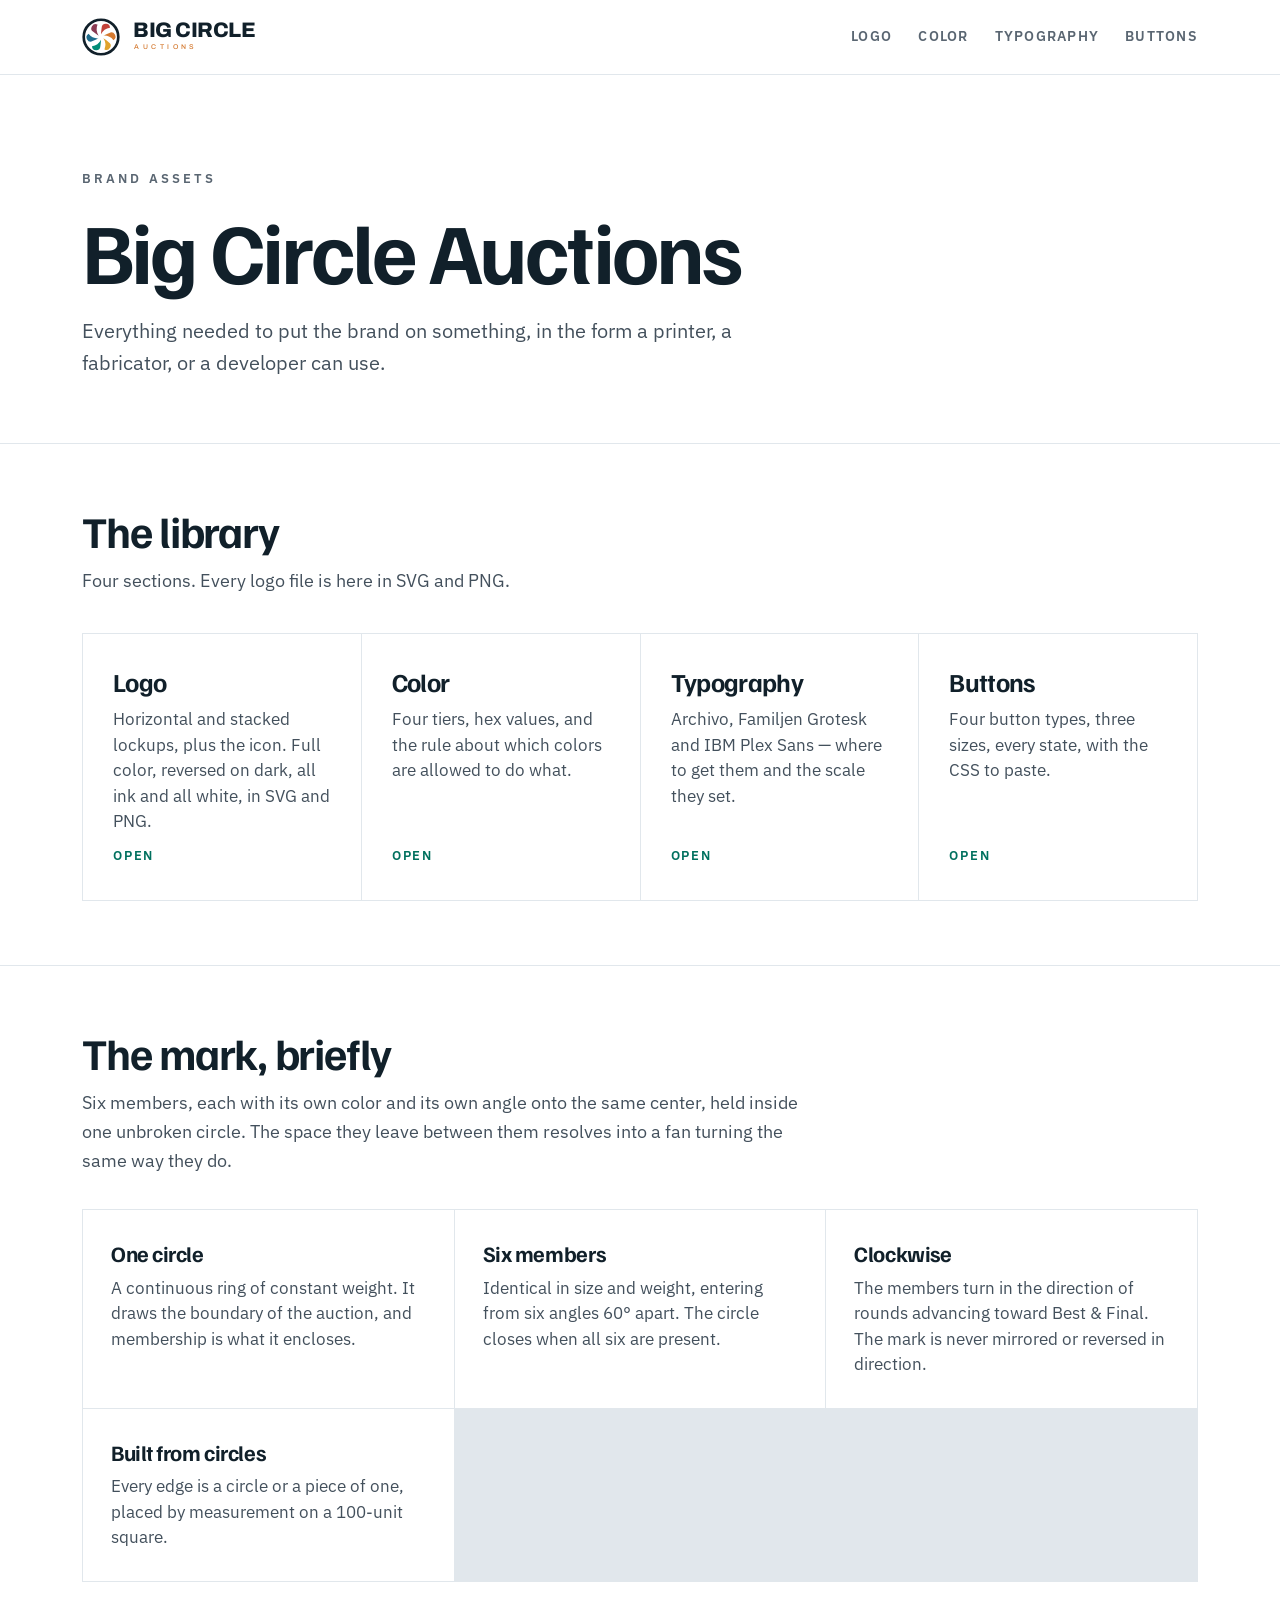
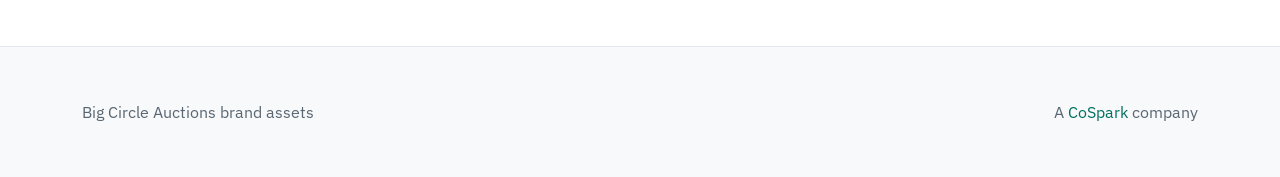
==== index.html @ 891c1065 "Big Circle Auctions brand asset library Hub, logo, color, typography, and button pages, plus the ful" ====
<!DOCTYPE html>
<html lang="en">
<head>
<meta charset="utf-8">
<meta name="viewport" content="width=device-width, initial-scale=1.0">
<title>Big Circle Auctions — Brand Assets</title>
<meta name="description" content="Big Circle Auctions brand assets — logo, color, usage, typography and buttons, ready to download.">
<link rel="icon" href="assets/logo/favicon.svg" type="image/svg+xml">
<link rel="preconnect" href="https://fonts.googleapis.com">
<link rel="preconnect" href="https://fonts.gstatic.com" crossorigin>
<link rel="stylesheet" href="https://fonts.googleapis.com/css2?family=Archivo:wght@400;500;600;700;800&family=Familjen+Grotesk:wght@400;500;600;700&family=IBM+Plex+Sans:wght@400;500;600&display=swap">
<link rel="stylesheet" href="style.css">
</head>
<body>
<header class="mast"><div class="wrap">
  <a class="home" href="index.html"><svg class="tile" viewBox="0 0 100 100" aria-hidden="true"><circle cx="50" cy="50" r="45.5" fill="none" stroke="#11202A" stroke-width="7"/><path fill="#C24138" d="M50 42.8A216.07 216.07 0 0 1 51.69 25.53A11 11 0 0 1 73.67 25.83A31.02 31.02 0 0 0 50 42.8Z"/><path fill="#D4792F" d="M56.24 46.4A216.07 216.07 0 0 1 72.04 39.23A11 11 0 0 1 82.76 58.42A31.02 31.02 0 0 0 56.24 46.4Z"/><path fill="#E0A32B" d="M56.24 53.6A216.07 216.07 0 0 1 70.35 63.7A11 11 0 0 1 59.09 82.58A31.02 31.02 0 0 0 56.24 53.6Z"/><path fill="#008C76" d="M50 57.2A216.07 216.07 0 0 1 48.31 74.47A11 11 0 0 1 26.33 74.17A31.02 31.02 0 0 0 50 57.2Z"/><path fill="#1F6C8C" d="M43.76 53.6A216.07 216.07 0 0 1 27.96 60.77A11 11 0 0 1 17.24 41.58A31.02 31.02 0 0 0 43.76 53.6Z"/><path fill="#8A3A52" d="M43.76 46.4A216.07 216.07 0 0 1 29.65 36.3A11 11 0 0 1 40.91 17.42A31.02 31.02 0 0 0 43.76 46.4Z"/></svg><span class="nm"><b>BIG CIRCLE</b><i>AUCTIONS</i></span></a>
  <nav>
    <a href="logo/index.html">Logo</a>
    <a href="color/index.html">Color</a>
    <a href="typography/index.html">Typography</a>
    <a href="buttons/index.html">Buttons</a>
  </nav>
</div></header>

<div class="hero"><div class="wrap">
  <span class="eyebrow">Brand assets</span>
  <h1>Big Circle Auctions</h1>
  <p class="lede">Everything needed to put the brand on something, in the form a printer, a fabricator, or a developer can use.</p>
</div></div>
<section><div class="wrap">
  <h2>The library</h2>
  <p class="sub">Four sections. Every logo file is here in SVG and PNG.</p>
  <div class="cards">
  <a class="card" href="logo/index.html"><span class="k">Logo</span><p>Horizontal and stacked lockups, plus the icon. Full color, reversed on dark, all ink and all white, in SVG and PNG.</p><span class="go">Open</span></a>
  <a class="card" href="color/index.html"><span class="k">Color</span><p>Four tiers, hex values, and the rule about which colors are allowed to do what.</p><span class="go">Open</span></a>
  <a class="card" href="typography/index.html"><span class="k">Typography</span><p>Archivo, Familjen Grotesk and IBM Plex Sans — where to get them and the scale they set.</p><span class="go">Open</span></a>
  <a class="card" href="buttons/index.html"><span class="k">Buttons</span><p>Four button types, three sizes, every state, with the CSS to paste.</p><span class="go">Open</span></a>
  </div>
</div></section>
<section><div class="wrap">
  <h2>The mark, briefly</h2>
  <p class="sub">Six members, each with its own color and its own angle onto the same center, held inside one unbroken circle. The space they leave between them resolves into a fan turning the same way they do.</p>
  <div class="rules">
    <div><h4>One circle</h4><p>A continuous ring of constant weight. It draws the boundary of the auction, and membership is what it encloses.</p></div>
    <div><h4>Six members</h4><p>Identical in size and weight, entering from six angles 60&deg; apart. The circle closes when all six are present.</p></div>
    <div><h4>Clockwise</h4><p>The members turn in the direction of rounds advancing toward Best &amp; Final. The mark is never mirrored or reversed in direction.</p></div>
    <div><h4>Built from circles</h4><p>Every edge is a circle or a piece of one, placed by measurement on a 100-unit square.</p></div>
  </div>
</div></section>

<footer><div class="wrap">
  <span>Big Circle Auctions brand assets</span>
  <span>A <a href="https://cospark.us">CoSpark</a> company</span>
</div></footer>
</body>
</html>
---- style.css ----
/* Big Circle Auctions — brand asset library */
:root{
  --ink:#11202A;
  --cinnabar:#C24138; --copper:#D4792F; --brass:#E0A32B;
  --patina:#008C76; --oxide:#1F6C8C; --mulberry:#8A3A52;
  --patina-deep:#00705E; --patina-dark:#005A4B; --patina-tint:#E8F3F0;
  --paper:#FFFFFF; --panel:#F7F9FA; --hairline:#E1E7EC;
  --slate-700:#43505C; --slate-600:#5A6672; --slate-500:#697B8C;
  --slate-300:#C3CDD6; --slate-100:#EDF2F7;
  --display:'Familjen Grotesk',system-ui,sans-serif;
  --sans:'IBM Plex Sans',system-ui,sans-serif;
  --mark:'Archivo',system-ui,sans-serif;
}
*{box-sizing:border-box}
html{-webkit-text-size-adjust:100%}
body{margin:0;background:var(--paper);color:var(--ink);font-family:var(--sans);font-weight:400;font-size:17px;line-height:1.65;-webkit-font-smoothing:antialiased}
a{color:var(--patina-deep);text-decoration:none}
a:hover{color:var(--patina-dark)}
img{display:block;max-width:100%}
.wrap{max-width:1180px;margin:0 auto;padding:0 32px}

/* masthead */
.mast{border-bottom:1px solid var(--hairline);background:var(--paper);position:sticky;top:0;z-index:10}
.mast .wrap{display:flex;align-items:center;justify-content:space-between;gap:24px;padding-top:18px;padding-bottom:18px}
.mast a.home{display:flex;align-items:center;gap:13px;color:var(--ink)}
.mast .tile{width:38px;height:38px;flex:none}
.mast .nm{display:flex;flex-direction:column;gap:2px}
.mast .nm b{font-family:var(--mark);font-size:21px;font-weight:800;letter-spacing:-.022em;line-height:.84}
.mast .nm i{font-family:var(--mark);font-size:6.86px;font-weight:500;font-style:normal;letter-spacing:.5em;margin-left:.206em;color:var(--copper)}
.mast nav{display:flex;flex-wrap:wrap;gap:26px;font-size:14px;font-weight:600;letter-spacing:.09em;text-transform:uppercase}
.mast nav a{color:var(--slate-600)}
.mast nav a:hover{color:var(--ink)}
.mast nav a[aria-current]{color:var(--patina-deep)}

/* hero */
.hero{padding:88px 0 64px;border-bottom:1px solid var(--hairline)}
.eyebrow{font-size:13px;font-weight:600;letter-spacing:.24em;text-transform:uppercase;color:var(--slate-600)}
h1{font-family:var(--display);font-weight:700;font-size:clamp(44px,7vw,86px);line-height:1;letter-spacing:-.032em;margin:16px 0 0;text-wrap:pretty}
.lede{font-size:20px;line-height:1.6;max-width:62ch;margin:22px 0 0;color:var(--slate-700);text-wrap:pretty}

/* section */
section{padding:64px 0;border-bottom:1px solid var(--hairline)}
section:last-of-type{border-bottom:0}
h2{font-family:var(--display);font-weight:700;font-size:clamp(30px,3.6vw,44px);line-height:1.06;letter-spacing:-.028em;margin:0}
h3{font-family:var(--display);font-weight:600;font-size:25px;line-height:1.2;letter-spacing:-.02em;margin:0}
.sub{font-size:18px;line-height:1.6;color:var(--slate-700);max-width:66ch;margin:12px 0 0;text-wrap:pretty}

/* index cards */
.cards{display:grid;grid-template-columns:repeat(auto-fill,minmax(272px,1fr));gap:1px;background:var(--hairline);border:1px solid var(--hairline);margin-top:38px}
.card{background:var(--paper);padding:34px 30px;display:flex;flex-direction:column;gap:10px;min-height:200px;transition:background .12s}
.card:hover{background:var(--panel)}
.card .k{font-family:var(--display);font-size:26px;font-weight:700;letter-spacing:-.025em;line-height:1.1;color:var(--ink)}
.card p{margin:0;font-size:16.5px;color:var(--slate-700);line-height:1.55}
.card .go{margin-top:auto;font-size:13px;font-weight:600;letter-spacing:.14em;text-transform:uppercase;color:var(--patina-deep)}
.card.soon .k,.card.soon p,.card.soon .go{color:var(--slate-500)}

/* asset rows */
.assets{display:grid;grid-template-columns:repeat(4,minmax(0,1fr));gap:26px;margin-top:34px}
@media (max-width:1080px){.assets{grid-template-columns:repeat(2,minmax(0,1fr))}}
@media (max-width:520px){.assets{grid-template-columns:1fr}}
/* the horizontal lockup is 3.7:1 — give its row a wider box and less padding */
.assets.wide{grid-template-columns:repeat(2,minmax(0,1fr))}
@media (max-width:720px){.assets.wide{grid-template-columns:1fr}}
.assets.wide .stage{aspect-ratio:16/7;padding:20px 26px}
.asset figure{margin:0}
.asset .stage{border:1px solid var(--hairline);aspect-ratio:4/3;overflow:hidden;display:flex;align-items:center;justify-content:center;padding:26px;background:var(--paper)}
.asset .stage img{width:100%;height:100%;object-fit:contain}
.asset .stage.on-ink{background:var(--ink);border-color:var(--ink)}
.asset .stage.on-panel{background:var(--panel)}
.asset .cap{display:flex;align-items:baseline;justify-content:space-between;gap:14px;margin-top:13px}
.asset .cap b{font-weight:600;font-size:16.5px}
.asset .dl{display:flex;gap:8px;font-size:12.5px;font-weight:600;letter-spacing:.1em;text-transform:uppercase}
.dl,.asset .dl{display:flex;flex-wrap:wrap;gap:8px;font-size:12.5px;font-weight:600;letter-spacing:.1em;text-transform:uppercase}
.dl a,.asset .dl a{border:1px solid var(--slate-300);border-radius:3px;padding:8px 14px;color:var(--slate-700);background:var(--paper);line-height:1;transition:background .12s,border-color .12s,color .12s}
.dl a:hover,.asset .dl a:hover{background:var(--patina-deep);border-color:var(--patina-deep);color:#fff}

/* hex copy button */
.hexbtn{font:inherit;font-variant-numeric:tabular-nums;background:none;border:0;padding:0;color:var(--ink);cursor:pointer;letter-spacing:.02em}
.hexbtn:hover{color:var(--patina-deep)}
.hexbtn.copied::after{content:' copied';font-size:11.5px;letter-spacing:.14em;text-transform:uppercase;color:var(--patina-deep)}

/* rules list */
.rules{display:grid;grid-template-columns:repeat(auto-fill,minmax(300px,1fr));gap:1px;background:var(--hairline);border:1px solid var(--hairline);margin-top:34px}
.rules div{background:var(--paper);padding:30px 28px}
.rules h4{font-family:var(--display);font-size:22px;font-weight:700;letter-spacing:-.02em;margin:0 0 9px;line-height:1.2;color:var(--ink)}
.rules p{margin:0;font-size:16.5px;color:var(--slate-700);line-height:1.55}



/* type specimens */
.spec{border:1px solid var(--hairline);padding:40px 36px;margin-top:34px}
.spec .glyphs{font-family:var(--display);font-size:35px;font-weight:700;letter-spacing:-.02em;line-height:1.3;color:var(--ink)}
.spec .glyphs.sans{font-family:var(--sans);font-size:29px;font-weight:400;letter-spacing:0}
.scale{margin-top:34px}
.scale .row{display:grid;grid-template-columns:1fr 200px;gap:26px;align-items:baseline;padding:20px 0;border-bottom:1px solid var(--hairline)}
.scale .row:last-child{border-bottom:0}
.scale .meta{font-size:14.5px;color:var(--slate-600);line-height:1.5}
code,pre{font-family:ui-monospace,Menlo,monospace;font-size:14.5px}
pre{background:var(--panel);border:1px solid var(--hairline);padding:22px 24px;overflow-x:auto;margin:18px 0 0;line-height:1.6;color:var(--slate-700)}
.note{background:var(--patina-tint);border-left:4px solid var(--patina-deep);padding:24px 28px;margin-top:34px;font-size:17.5px;line-height:1.6;color:var(--ink);max-width:78ch}
.note b{font-weight:600}

/* buttons */
.btnrow{display:flex;flex-wrap:wrap;align-items:center;gap:14px;margin-top:30px}
.btn{display:inline-flex;align-items:center;justify-content:center;gap:9px;height:48px;padding:0 24px;border-radius:3px;font-family:var(--sans);font-size:16px;font-weight:600;line-height:1;border:1.5px solid transparent;cursor:pointer;transition:background .12s,border-color .12s,color .12s;text-decoration:none}
.btn-primary{background:var(--patina-deep);color:#fff}
.btn-primary:hover{background:var(--patina-dark);color:#fff}
.btn-secondary{background:var(--paper);color:var(--ink);border-color:var(--slate-300)}
.btn-secondary:hover{border-color:var(--ink);color:var(--ink)}
.btn-tertiary{background:none;color:var(--patina-deep);padding:0 4px;height:auto}
.btn-tertiary:hover{color:var(--patina-dark);text-decoration:underline;text-underline-offset:3px}
.btn-danger{background:var(--cinnabar);color:#fff}
.btn-danger:hover{background:#9E3129;color:#fff}
.btn-sm{height:38px;padding:0 17px;font-size:14.5px}
.btn-lg{height:56px;padding:0 30px;font-size:17.5px}
.btn:disabled,.btn[aria-disabled=true]{background:var(--slate-100);color:var(--slate-500);border-color:transparent;cursor:not-allowed}
.btn:focus-visible{outline:3px solid var(--patina);outline-offset:2px}
.onink{background:var(--ink);padding:36px 32px;margin-top:24px}
.onink .btn-secondary{background:transparent;color:#fff;border-color:rgba(255,255,255,.4)}
.onink .btn-secondary:hover{border-color:#fff;color:#fff}

footer{background:var(--panel);padding:52px 0;font-size:16px;color:var(--slate-600);border-top:1px solid var(--hairline)}
footer .wrap{display:flex;flex-wrap:wrap;gap:18px;justify-content:space-between}
@media (max-width:720px){
  .mast .wrap{flex-direction:column;align-items:flex-start;gap:16px}
  .scale .row{grid-template-columns:1fr}
}

/* swatch blocks */
.swatches{display:grid;grid-template-columns:repeat(3,minmax(0,1fr));gap:20px;margin-top:34px}
@media (max-width:700px){.swatches{grid-template-columns:1fr}}
.sw{display:flex;flex-direction:column;gap:12px;min-width:0}
.sw .block{height:132px;border:1px solid rgba(17,32,42,.1);border-radius:2px}
.sw .n{font-family:var(--display);font-size:19px;font-weight:700;letter-spacing:-.02em;line-height:1.1;color:var(--ink)}
.sw .h{margin-top:3px}
.sw .r{margin-top:7px;font-size:14.5px;line-height:1.45;color:var(--slate-600)}
.swatches.six{grid-template-columns:repeat(6,minmax(0,1fr))}
@media (max-width:1080px){.swatches.six{grid-template-columns:repeat(3,minmax(0,1fr))}}
@media (max-width:560px){.swatches.six{grid-template-columns:repeat(2,minmax(0,1fr))}}
.swatches.six .block{height:112px}
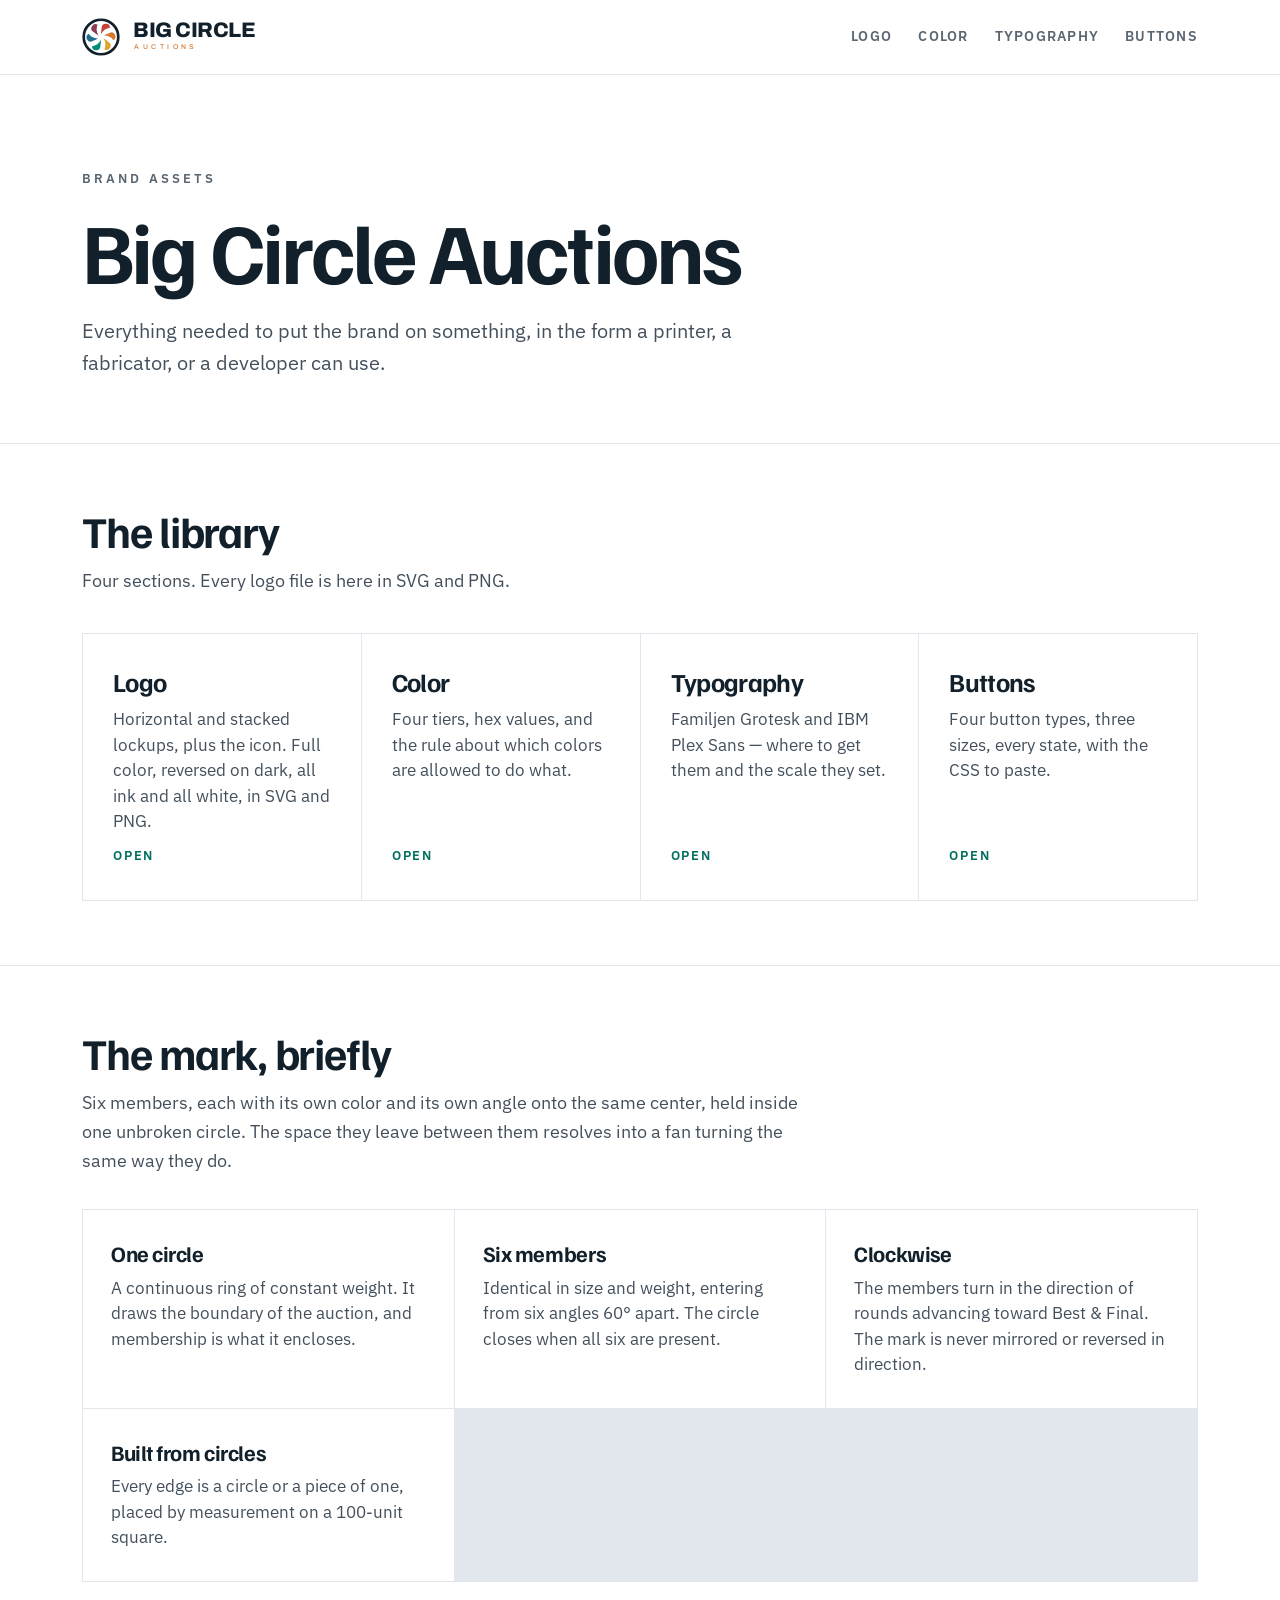
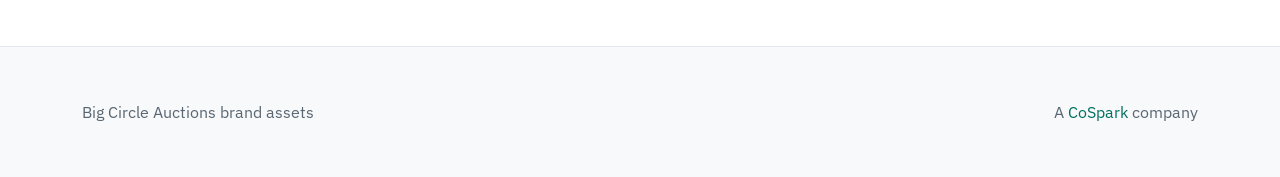
==== commit 54059454: "Remove Archivo from public-facing copy Archivo is wordmark artwork, not part of the published type s" ====
--- a/index.html
+++ b/index.html
@@ -33,7 +33,7 @@
   <div class="cards">
   <a class="card" href="logo/index.html"><span class="k">Logo</span><p>Horizontal and stacked lockups, plus the icon. Full color, reversed on dark, all ink and all white, in SVG and PNG.</p><span class="go">Open</span></a>
   <a class="card" href="color/index.html"><span class="k">Color</span><p>Four tiers, hex values, and the rule about which colors are allowed to do what.</p><span class="go">Open</span></a>
-  <a class="card" href="typography/index.html"><span class="k">Typography</span><p>Archivo, Familjen Grotesk and IBM Plex Sans — where to get them and the scale they set.</p><span class="go">Open</span></a>
+  <a class="card" href="typography/index.html"><span class="k">Typography</span><p>Familjen Grotesk and IBM Plex Sans — where to get them and the scale they set.</p><span class="go">Open</span></a>
   <a class="card" href="buttons/index.html"><span class="k">Buttons</span><p>Four button types, three sizes, every state, with the CSS to paste.</p><span class="go">Open</span></a>
   </div>
 </div></section>
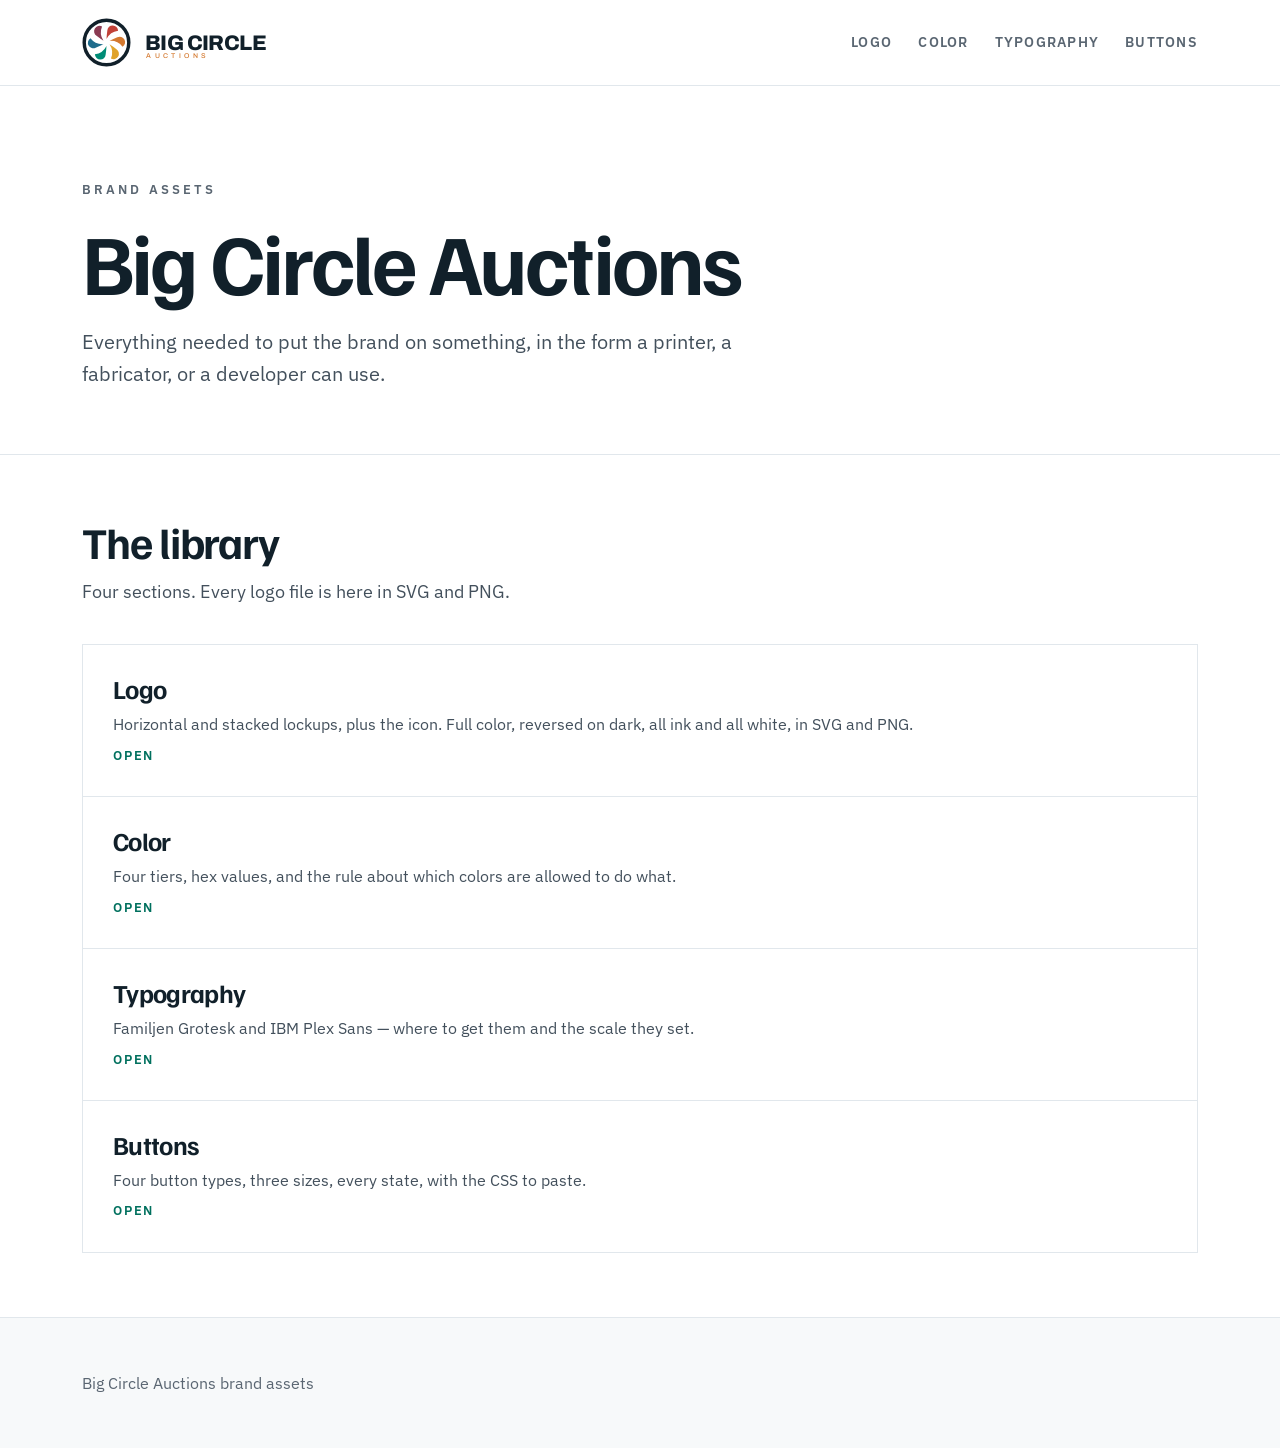
==== commit 0b0f95d2: "Masthead uses the real lockup; stack cards, usage and contrast - Masthead swaps the composed icon + " ====
--- a/index.html
+++ b/index.html
@@ -13,7 +13,7 @@
 </head>
 <body>
 <header class="mast"><div class="wrap">
-  <a class="home" href="index.html"><svg class="tile" viewBox="0 0 100 100" aria-hidden="true"><circle cx="50" cy="50" r="45.5" fill="none" stroke="#11202A" stroke-width="7"/><path fill="#C24138" d="M50 42.8A216.07 216.07 0 0 1 51.69 25.53A11 11 0 0 1 73.67 25.83A31.02 31.02 0 0 0 50 42.8Z"/><path fill="#D4792F" d="M56.24 46.4A216.07 216.07 0 0 1 72.04 39.23A11 11 0 0 1 82.76 58.42A31.02 31.02 0 0 0 56.24 46.4Z"/><path fill="#E0A32B" d="M56.24 53.6A216.07 216.07 0 0 1 70.35 63.7A11 11 0 0 1 59.09 82.58A31.02 31.02 0 0 0 56.24 53.6Z"/><path fill="#008C76" d="M50 57.2A216.07 216.07 0 0 1 48.31 74.47A11 11 0 0 1 26.33 74.17A31.02 31.02 0 0 0 50 57.2Z"/><path fill="#1F6C8C" d="M43.76 53.6A216.07 216.07 0 0 1 27.96 60.77A11 11 0 0 1 17.24 41.58A31.02 31.02 0 0 0 43.76 53.6Z"/><path fill="#8A3A52" d="M43.76 46.4A216.07 216.07 0 0 1 29.65 36.3A11 11 0 0 1 40.91 17.42A31.02 31.02 0 0 0 43.76 46.4Z"/></svg><span class="nm"><b>BIG CIRCLE</b><i>AUCTIONS</i></span></a>
+  <a class="home" href="index.html"><svg class="lockup" xmlns="http://www.w3.org/2000/svg" viewBox="0 0 376.5 100" role="img" aria-label="Big Circle Auctions"> <circle cx="50" cy="50" r="45.5" fill="none" stroke="#11202A" stroke-width="7"></circle><path fill="#C24138" d="M50 42.8A216.07 216.07 0 0 1 51.69 25.53A11 11 0 0 1 73.67 25.83A31.02 31.02 0 0 0 50 42.8Z"></path><path fill="#D4792F" d="M56.24 46.4A216.07 216.07 0 0 1 72.04 39.23A11 11 0 0 1 82.76 58.42A31.02 31.02 0 0 0 56.24 46.4Z"></path><path fill="#E0A32B" d="M56.24 53.6A216.07 216.07 0 0 1 70.35 63.7A11 11 0 0 1 59.09 82.58A31.02 31.02 0 0 0 56.24 53.6Z"></path><path fill="#008C76" d="M50 57.2A216.07 216.07 0 0 1 48.31 74.47A11 11 0 0 1 26.33 74.17A31.02 31.02 0 0 0 50 57.2Z"></path><path fill="#1F6C8C" d="M43.76 53.6A216.07 216.07 0 0 1 27.96 60.77A11 11 0 0 1 17.24 41.58A31.02 31.02 0 0 0 43.76 53.6Z"></path><path fill="#8A3A52" d="M43.76 46.4A216.07 216.07 0 0 1 29.65 36.3A11 11 0 0 1 40.91 17.42A31.02 31.02 0 0 0 43.76 46.4Z"></path> <text x="128" y="65.5" textLength="248.34" lengthAdjust="spacing" font-family="Archivo, 'Archivo Black', Helvetica Neue, Helvetica, Arial, sans-serif" font-size="43.1" font-weight="800" letter-spacing="-0.9482" fill="#11202A">BIG CIRCLE</text> <text x="130.9" y="82.1" textLength="129.37" lengthAdjust="spacing" font-family="Archivo, 'Archivo Black', Helvetica Neue, Helvetica, Arial, sans-serif" font-size="14.08" font-weight="500" letter-spacing="7.04" fill="#D4792F">AUCTIONS</text> </svg></a>
   <nav>
     <a href="logo/index.html">Logo</a>
     <a href="color/index.html">Color</a>
@@ -37,20 +37,8 @@
   <a class="card" href="buttons/index.html"><span class="k">Buttons</span><p>Four button types, three sizes, every state, with the CSS to paste.</p><span class="go">Open</span></a>
   </div>
 </div></section>
-<section><div class="wrap">
-  <h2>The mark, briefly</h2>
-  <p class="sub">Six members, each with its own color and its own angle onto the same center, held inside one unbroken circle. The space they leave between them resolves into a fan turning the same way they do.</p>
-  <div class="rules">
-    <div><h4>One circle</h4><p>A continuous ring of constant weight. It draws the boundary of the auction, and membership is what it encloses.</p></div>
-    <div><h4>Six members</h4><p>Identical in size and weight, entering from six angles 60&deg; apart. The circle closes when all six are present.</p></div>
-    <div><h4>Clockwise</h4><p>The members turn in the direction of rounds advancing toward Best &amp; Final. The mark is never mirrored or reversed in direction.</p></div>
-    <div><h4>Built from circles</h4><p>Every edge is a circle or a piece of one, placed by measurement on a 100-unit square.</p></div>
-  </div>
-</div></section>
-
 <footer><div class="wrap">
   <span>Big Circle Auctions brand assets</span>
-  <span>A <a href="https://cospark.us">CoSpark</a> company</span>
 </div></footer>
 </body>
 </html>
--- a/style.css
+++ b/style.css
@@ -22,11 +22,8 @@
 /* masthead */
 .mast{border-bottom:1px solid var(--hairline);background:var(--paper);position:sticky;top:0;z-index:10}
 .mast .wrap{display:flex;align-items:center;justify-content:space-between;gap:24px;padding-top:18px;padding-bottom:18px}
-.mast a.home{display:flex;align-items:center;gap:13px;color:var(--ink)}
-.mast .tile{width:38px;height:38px;flex:none}
-.mast .nm{display:flex;flex-direction:column;gap:2px}
-.mast .nm b{font-family:var(--mark);font-size:21px;font-weight:800;letter-spacing:-.022em;line-height:.84}
-.mast .nm i{font-family:var(--mark);font-size:6.86px;font-weight:500;font-style:normal;letter-spacing:.5em;margin-left:.206em;color:var(--copper)}
+.mast a.home{display:flex;align-items:center;color:var(--ink)}
+.mast .lockup{height:49px;width:auto;flex:none}
 .mast nav{display:flex;flex-wrap:wrap;gap:26px;font-size:14px;font-weight:600;letter-spacing:.09em;text-transform:uppercase}
 .mast nav a{color:var(--slate-600)}
 .mast nav a:hover{color:var(--ink)}
@@ -46,11 +43,11 @@
 .sub{font-size:18px;line-height:1.6;color:var(--slate-700);max-width:66ch;margin:12px 0 0;text-wrap:pretty}
 
 /* index cards */
-.cards{display:grid;grid-template-columns:repeat(auto-fill,minmax(272px,1fr));gap:1px;background:var(--hairline);border:1px solid var(--hairline);margin-top:38px}
-.card{background:var(--paper);padding:34px 30px;display:flex;flex-direction:column;gap:10px;min-height:200px;transition:background .12s}
+.cards{display:grid;grid-template-columns:1fr;gap:1px;background:var(--hairline);border:1px solid var(--hairline);margin-top:38px}
+.card{background:var(--paper);padding:30px;display:flex;flex-direction:column;gap:8px;transition:background .12s}
 .card:hover{background:var(--panel)}
 .card .k{font-family:var(--display);font-size:26px;font-weight:700;letter-spacing:-.025em;line-height:1.1;color:var(--ink)}
-.card p{margin:0;font-size:16.5px;color:var(--slate-700);line-height:1.55}
+.card p{margin:0;font-size:clamp(16px,1.15vw,19px);color:var(--slate-700);line-height:1.55}
 .card .go{margin-top:auto;font-size:13px;font-weight:600;letter-spacing:.14em;text-transform:uppercase;color:var(--patina-deep)}
 .card.soon .k,.card.soon p,.card.soon .go{color:var(--slate-500)}
 
@@ -82,6 +79,7 @@
 /* rules list */
 .rules{display:grid;grid-template-columns:repeat(auto-fill,minmax(300px,1fr));gap:1px;background:var(--hairline);border:1px solid var(--hairline);margin-top:34px}
 .rules div{background:var(--paper);padding:30px 28px}
+.rules.stack{grid-template-columns:1fr}
 .rules h4{font-family:var(--display);font-size:22px;font-weight:700;letter-spacing:-.02em;margin:0 0 9px;line-height:1.2;color:var(--ink)}
 .rules p{margin:0;font-size:16.5px;color:var(--slate-700);line-height:1.55}
 
